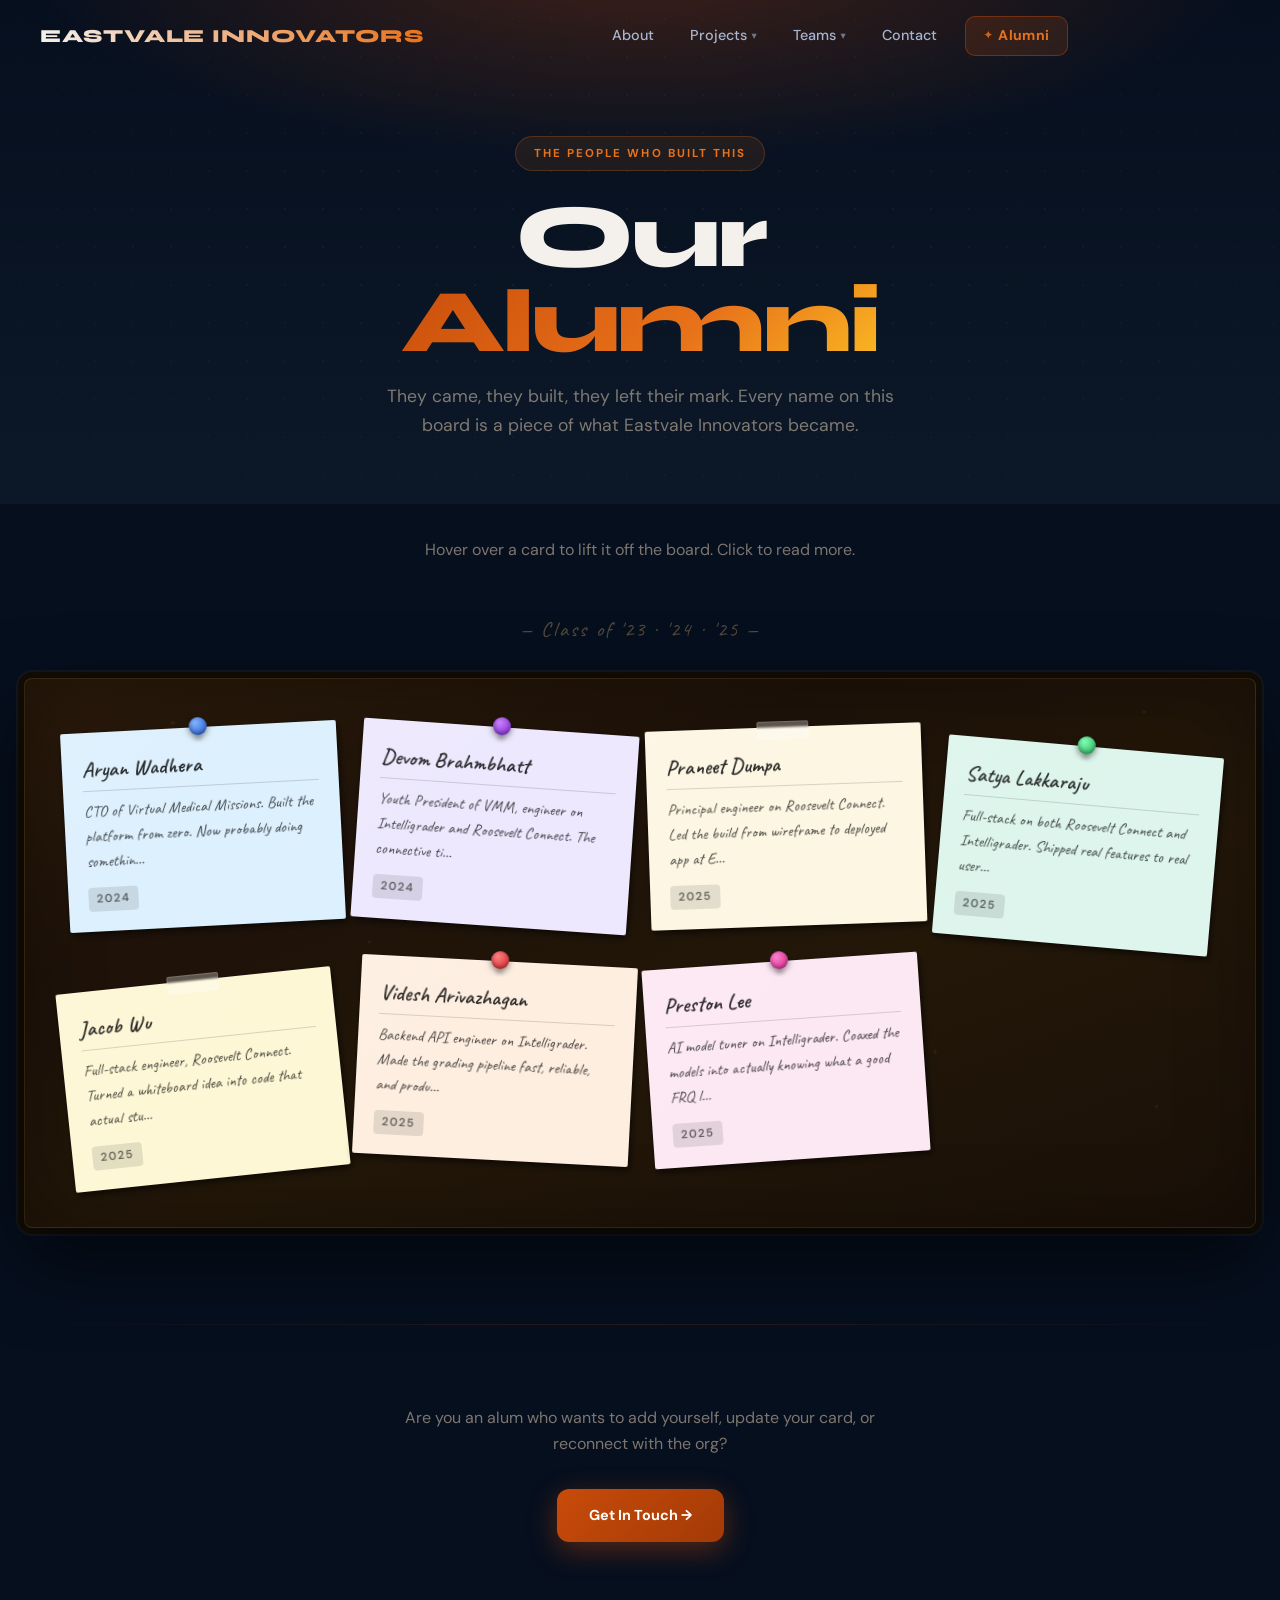
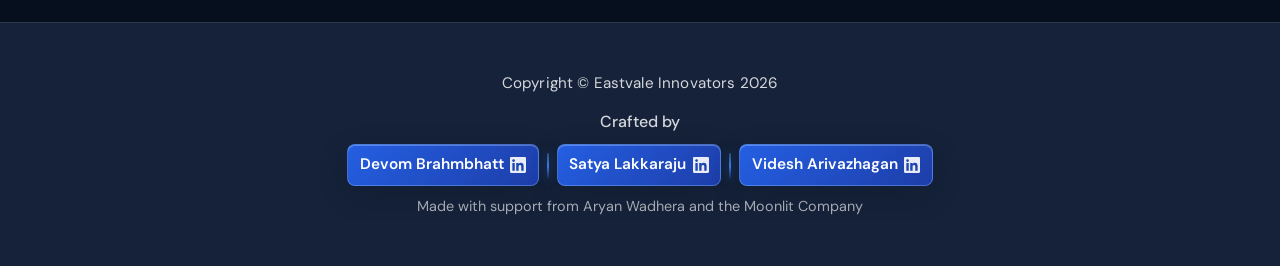
==== alumni.html @ 3821f223 "Alumni Page made" ====
<!DOCTYPE html>
<html lang="en">
<head>
  <meta charset="UTF-8">
  <meta name="viewport" content="width=device-width, initial-scale=1.0">
  <meta name="description" content="Eastvale Innovators Alumni — the people who built this.">
  <title>Alumni — Eastvale Innovators</title>
  <link rel="icon" type="image/png" href="assets/img/logo_favicon.png">
  <link rel="preconnect" href="https://fonts.googleapis.com">
  <link href="https://fonts.googleapis.com/css2?family=Syne:wght@400;500;600;700;800&family=DM+Sans:ital,opsz,wght@0,9..40,300;0,9..40,400;0,9..40,500;0,9..40,600&family=Caveat:wght@400;500;600;700&display=swap" rel="stylesheet">
  <style>
    :root {
      --navy: #060f1e;
      --orange: #c84b0a;
      --orange-hot: #e8721a;
      --white: #f4f0eb;
      --muted: rgba(244,220,190,.5);
      --nav-h: 72px;
      --ease: cubic-bezier(.22,1,.36,1);
      --board: #1a1008;      /* dark cork color */
      --board-grain: #1e1209;
    }
    *, *::before, *::after { box-sizing: border-box; margin: 0; padding: 0; }
    html { scroll-behavior: smooth; scrollbar-width: thin; scrollbar-color: var(--orange) var(--navy); }
    body { font-family: 'DM Sans', sans-serif; background: var(--navy); color: var(--white); overflow-x: hidden; line-height: 1.65; }

    /* ── HERO ── */
    .page-hero {
      position: relative; min-height: 50vh;
      display: flex; align-items: center; justify-content: center;
      text-align: center; overflow: hidden;
      padding: calc(var(--nav-h) + 4rem) 2rem 4rem;
    }
    .page-hero-bg {
      position: absolute; inset: 0;
      background:
        radial-gradient(ellipse 70% 60% at 50% -10%, rgba(200,75,10,.3) 0%, transparent 70%),
        linear-gradient(180deg, #060f1e 0%, #0c1828 100%);
    }
    .page-hero-grid {
      position: absolute; inset: 0;
      background-image: radial-gradient(circle, rgba(255,255,255,.05) 1px, transparent 1px);
      background-size: 38px 38px;
      mask-image: radial-gradient(ellipse 80% 80% at center, black 0%, transparent 100%);
    }
    .hero-content { position: relative; z-index: 5; }
    .hero-eyebrow {
      display: inline-flex; align-items: center; gap: .5rem;
      font-size: .72rem; font-weight: 700; letter-spacing: .18em; text-transform: uppercase;
      color: var(--orange-hot); background: rgba(232,114,26,.1); border: 1px solid rgba(232,114,26,.25);
      border-radius: 999px; padding: .45rem 1.1rem; margin-bottom: 1.5rem;
      animation: fadeUp .7s .1s var(--ease) both;
    }
    .page-hero h1 {
      font-family: 'Syne', sans-serif; font-weight: 800;
      font-size: clamp(3rem, 7vw, 6rem); line-height: .95; letter-spacing: -.03em;
      margin-bottom: 1rem;
      animation: fadeUp .8s .2s var(--ease) both;
    }
    .page-hero h1 .w1 { display: block; color: var(--white); }
    .page-hero h1 .w2 {
      display: block;
      background: linear-gradient(135deg, var(--orange) 0%, var(--orange-hot) 60%, #fbbf24 100%);
      -webkit-background-clip: text; -webkit-text-fill-color: transparent; background-clip: text;
    }
    .page-hero-sub {
      font-size: 1.1rem; color: var(--muted); max-width: 520px; margin: 0 auto;
      animation: fadeUp .8s .35s var(--ease) both;
    }
    @keyframes fadeUp { from { opacity:0; transform:translateY(20px); } to { opacity:1; transform:translateY(0); } }

    /* ── INTRO STRIP ── */
    .intro-strip {
      max-width: 800px; margin: 0 auto; padding: 2rem 2rem 0;
      text-align: center;
    }
    .intro-strip p { font-size: 1rem; color: var(--muted); line-height: 1.75; }

    /* ═══════════════════════════════════════════════
       CORKBOARD
    ═══════════════════════════════════════════════ */
    .board-section {
      padding: 3rem 1.5rem 6rem;
    }

    .board-label {
      text-align: center; margin-bottom: 2rem;
      font-family: 'Caveat', cursive;
      font-size: 1.3rem; color: rgba(200,160,100,.4);
      letter-spacing: .1em;
    }

    .corkboard {
      max-width: 1400px; margin: 0 auto;
      background:
        /* Cork grain texture using layered radials */
        radial-gradient(ellipse 3px 2px at 12% 8%, rgba(120,80,20,.35), transparent),
        radial-gradient(ellipse 2px 3px at 34% 22%, rgba(100,60,10,.3), transparent),
        radial-gradient(ellipse 3px 1px at 55% 11%, rgba(130,85,25,.25), transparent),
        radial-gradient(ellipse 2px 3px at 78% 19%, rgba(110,70,15,.3), transparent),
        radial-gradient(ellipse 3px 2px at 91% 6%, rgba(120,75,20,.28), transparent),
        radial-gradient(ellipse 2px 2px at 7% 35%, rgba(100,65,12,.25), transparent),
        radial-gradient(ellipse 3px 2px at 28% 48%, rgba(130,85,20,.22), transparent),
        radial-gradient(ellipse 2px 3px at 63% 39%, rgba(105,68,15,.27), transparent),
        radial-gradient(ellipse 3px 1px at 85% 44%, rgba(115,72,18,.25), transparent),
        radial-gradient(ellipse 2px 2px at 44% 62%, rgba(125,80,22,.3), transparent),
        radial-gradient(ellipse 3px 2px at 18% 71%, rgba(108,70,14,.25), transparent),
        radial-gradient(ellipse 2px 3px at 74% 68%, rgba(120,78,20,.27), transparent),
        radial-gradient(ellipse 3px 2px at 38% 85%, rgba(110,72,16,.25), transparent),
        radial-gradient(ellipse 2px 2px at 92% 78%, rgba(125,82,22,.28), transparent),
        linear-gradient(160deg, #2a1a0a 0%, #1e1209 30%, #231708 60%, #1a1008 100%);
      border-radius: 8px;
      padding: 3rem 2.5rem;
      box-shadow: 0 30px 80px rgba(0,0,0,.6), inset 0 0 80px rgba(0,0,0,.3), 0 0 0 6px #120d05, 0 0 0 8px rgba(255,200,100,.05);
      border: 1px solid rgba(200,150,60,.12);
    }

    /* ── COLLAGE GRID — pinned notes ── */
    .collage {
      display: grid;
      grid-template-columns: repeat(auto-fill, minmax(220px, 1fr));
      gap: 1rem;
      align-items: start;
    }

    /* Each alumni card is a "pinned piece of paper" */
    .alumni-card {
      position: relative;
      cursor: pointer;
      transform-style: preserve-3d;
      /* Random slight tilt applied via inline style */
    }

    /* The paper itself */
    .card-paper {
      position: relative;
      padding: 1.5rem 1.25rem 1.25rem;
      border-radius: 2px;
      transition: transform .35s var(--ease), box-shadow .35s var(--ease), filter .35s;
      transform-origin: top center;
      will-change: transform;
      /* Default drop shadow = flat on board */
      box-shadow:
        2px 4px 8px rgba(0,0,0,.45),
        1px 2px 4px rgba(0,0,0,.3);
    }

    /* Worn paper edge texture */
    .card-paper::after {
      content: ''; position: absolute; inset: 0;
      border-radius: 2px;
      background: linear-gradient(135deg, rgba(255,255,255,.06) 0%, transparent 50%);
      pointer-events: none;
    }

    /* LIFT on hover */
    .alumni-card:hover .card-paper {
      transform: translateY(-12px) scale(1.03) rotate(0deg) !important;
      box-shadow:
        0 24px 50px rgba(0,0,0,.6),
        0 8px 16px rgba(0,0,0,.4),
        0 0 0 1px rgba(255,255,255,.08);
      filter: brightness(1.08);
      z-index: 20;
    }

    /* PUSH PIN */
    .card-pin {
      position: absolute;
      top: -10px; left: 50%;
      transform: translateX(-50%);
      width: 18px; height: 18px;
      border-radius: 50%;
      z-index: 5;
      box-shadow: 0 2px 6px rgba(0,0,0,.5), inset 0 -2px 4px rgba(0,0,0,.3);
      transition: transform .35s var(--ease);
    }
    .alumni-card:hover .card-pin {
      transform: translateX(-50%) translateY(-4px);
    }
    /* Pin shadow on paper */
    .card-pin::after {
      content: ''; position: absolute;
      bottom: -4px; left: 50%;
      transform: translateX(-50%);
      width: 8px; height: 3px;
      background: rgba(0,0,0,.3);
      border-radius: 50%;
      filter: blur(2px);
    }

    /* Name */
    .card-name {
      font-family: 'Caveat', cursive;
      font-size: 1.35rem; font-weight: 600;
      line-height: 1.2; margin-bottom: .4rem;
      color: rgba(0,0,0,.85);
    }

    /* Divider line (like a ruled line on paper) */
    .card-line {
      height: 1px; background: rgba(0,0,0,.15);
      margin: .5rem 0;
    }

    /* Bio text — handwritten feel */
    .card-bio {
      font-family: 'Caveat', cursive;
      font-size: 1rem; line-height: 1.55;
      color: rgba(0,0,0,.7);
    }

    /* Year tag */
    .card-year {
      display: inline-block;
      margin-top: .85rem;
      font-size: .72rem; font-weight: 600;
      letter-spacing: .1em; text-transform: uppercase;
      background: rgba(0,0,0,.1); border-radius: 4px;
      padding: .15rem .5rem;
      color: rgba(0,0,0,.55);
    }

    /* Tape strips some cards have */
    .card-tape {
      position: absolute;
      top: -6px; left: 50%;
      transform: translateX(-50%);
      width: 52px; height: 18px;
      border-radius: 2px;
      background: rgba(255,255,255,.28);
      backdrop-filter: blur(1px);
      border: 1px solid rgba(255,255,255,.15);
      z-index: 4;
    }

    /* COLOR THEMES — 10 paper colors */
    .theme-cream   { background: #fdf6e3; }
    .theme-blush   { background: #fde8e8; }
    .theme-sky     { background: #ddf0fd; }
    .theme-mint    { background: #ddf5ec; }
    .theme-lavender{ background: #ede8fd; }
    .theme-yellow  { background: #fdf7d6; }
    .theme-peach   { background: #fdeee0; }
    .theme-rose    { background: #fce8f3; }
    .theme-sage    { background: #e8f5e8; }
    .theme-slate   { background: #e8eef5; }

    /* Pin color themes */
    .pin-red    { background: radial-gradient(circle at 35% 30%, #ff8080, #cc2222); }
    .pin-blue   { background: radial-gradient(circle at 35% 30%, #80b4ff, #2255cc); }
    .pin-green  { background: radial-gradient(circle at 35% 30%, #80ffb4, #22aa55); }
    .pin-orange { background: radial-gradient(circle at 35% 30%, #ffcc80, #dd7700); }
    .pin-purple { background: radial-gradient(circle at 35% 30%, #cc80ff, #7722cc); }
    .pin-teal   { background: radial-gradient(circle at 35% 30%, #80eeff, #009999); }
    .pin-pink   { background: radial-gradient(circle at 35% 30%, #ff80cc, #cc2288); }
    .pin-gold   { background: radial-gradient(circle at 35% 30%, #ffe080, #cc9900); }

    /* ── MODAL for clicked card ── */
    #modal-overlay {
      position: fixed; inset: 0; z-index: 9000;
      background: rgba(2, 6, 16, .85);
      backdrop-filter: blur(12px);
      display: flex; align-items: center; justify-content: center;
      padding: 2rem;
      opacity: 0; pointer-events: none;
      transition: opacity .3s var(--ease);
    }
    #modal-overlay.open { opacity: 1; pointer-events: all; }

    #modal-card {
      max-width: 460px; width: 100%;
      border-radius: 4px;
      padding: 2.5rem 2.25rem;
      position: relative;
      transform: scale(.92) translateY(20px);
      transition: transform .35s var(--ease);
      box-shadow: 0 40px 100px rgba(0,0,0,.7), 0 0 0 1px rgba(255,255,255,.08);
    }
    #modal-overlay.open #modal-card {
      transform: scale(1) translateY(0);
    }
    #modal-close {
      position: absolute; top: 1rem; right: 1rem;
      width: 32px; height: 32px; border-radius: 50%;
      background: rgba(0,0,0,.15); border: none; cursor: pointer;
      font-size: 1rem; display: flex; align-items: center; justify-content: center;
      color: rgba(0,0,0,.6); transition: background .2s;
    }
    #modal-close:hover { background: rgba(0,0,0,.25); }
    #modal-name { font-family: 'Caveat', cursive; font-size: 2rem; font-weight: 700; margin-bottom: .5rem; color: rgba(0,0,0,.85); }
    #modal-line { height: 1px; background: rgba(0,0,0,.15); margin: .75rem 0; }
    #modal-bio { font-family: 'Caveat', cursive; font-size: 1.2rem; line-height: 1.65; color: rgba(0,0,0,.72); }
    #modal-year { display: inline-block; margin-top: 1rem; font-size: .72rem; font-weight: 600; letter-spacing: .1em; text-transform: uppercase; background: rgba(0,0,0,.1); border-radius: 4px; padding: .2rem .6rem; color: rgba(0,0,0,.5); }

    /* ── FOOTER DIVIDER ── */
    .divider { height: 1px; background: linear-gradient(90deg, transparent, rgba(200,75,10,.18), transparent); max-width: 1300px; margin: 0 auto; }

    /* ── TILES ── */
    #tile-transition { position: fixed; inset: 0; z-index: 20000; pointer-events: none; display: grid; }
    .tile { background: #0b1a30; opacity: 0; transform: scale(.95); transition: opacity .28s ease, transform .28s ease; }
    .tile.active { opacity: 1; transform: scale(1); }

    @media (max-width: 600px) {
      .corkboard { padding: 2rem 1.25rem; }
      .collage { grid-template-columns: 1fr 1fr; }
    }
  </style>
</head>
<body>

<div id="site-header"></div>
<script src="assets/js/shared-header.js"></script>
<script src="assets/js/shared-footer.js?v=4-17-26"></script>
<script src="assets/js/site-common.js"></script>
<script src="assets/js/color-transition.js"></script>
<script>
  loadSharedHeader('#site-header');
  loadSharedFooter('#site-footer');
  registerPageColors({ accent:'#c84b0a', accentHot:'#e8721a', bg:'#060f1e' });
</script>

<!-- HERO -->
<section class="page-hero">
  <div class="page-hero-bg"></div>
  <div class="page-hero-grid"></div>
  <div class="hero-content">
    <div class="hero-eyebrow">The People Who Built This</div>
    <h1><span class="w1">Our</span><span class="w2">Alumni</span></h1>
    <p class="page-hero-sub">They came, they built, they left their mark. Every name on this board is a piece of what Eastvale Innovators became.</p>
  </div>
</section>

<!-- INTRO -->
<div class="intro-strip">
  <p>Hover over a card to lift it off the board. Click to read more.</p>
</div>

<!-- CORKBOARD -->
<section class="board-section">
  <div class="board-label">— Class of '23 · '24 · '25 —</div>
  <div class="corkboard">
    <div class="collage" id="alumni-collage">
      <!-- Cards injected by JS -->
    </div>
  </div>
</section>

<!-- CTA -->
<div class="divider"></div>
<section style="padding:5rem 2rem;text-align:center">
  <p style="color:var(--muted);font-size:1rem;max-width:480px;margin:0 auto 2rem">Are you an alum who wants to add yourself, update your card, or reconnect with the org?</p>
  <a href="contact.html" style="display:inline-flex;align-items:center;gap:.5rem;padding:.9rem 2rem;background:linear-gradient(135deg,#c84b0a,#a33a06);color:#fff;text-decoration:none;border-radius:12px;font-weight:700;font-size:.9rem;box-shadow:0 8px 28px rgba(200,75,10,.4);transition:transform .2s,box-shadow .2s">Get In Touch →</a>
</section>

<!-- MODAL -->
<div id="modal-overlay" role="dialog" aria-modal="true" aria-label="Alumni profile">
  <div id="modal-card">
    <button id="modal-close" aria-label="Close">✕</button>
    <div id="modal-name"></div>
    <div id="modal-line"></div>
    <div id="modal-bio"></div>
    <div id="modal-year"></div>
  </div>
</div>

<div id="site-footer"></div>
<div id="tile-transition"></div>

<script>
/* ══ ALUMNI DATA ════════════════════════════════════════════════
   Add, edit, or remove entries here.
   Fields: name, bio, year, theme (cream/blush/sky/mint/lavender/
           yellow/peach/rose/sage/slate), pin (red/blue/green/
           orange/purple/teal/pink/gold), rot (-8 to 8 degrees),
           tape: true/false
══════════════════════════════════════════════════════════════ */
const ALUMNI = [
  {
    name: "Aryan Wadhera",
    bio: "CTO of Virtual Medical Missions. Built the platform from zero. Now probably doing something even more ambitious.",
    year: "2024",
    theme: "sky", pin: "blue", rot: -3, tape: false
  },
  {
    name: "Devom Brahmbhatt",
    bio: "Youth President of VMM, engineer on Intelligrader and Roosevelt Connect. The connective tissue of the whole org.",
    year: "2024",
    theme: "lavender", pin: "purple", rot: 4, tape: false
  },
  {
    name: "Praneet Dumpa",
    bio: "Principal engineer on Roosevelt Connect. Led the build from wireframe to deployed app at ERHS.",
    year: "2025",
    theme: "cream", pin: "orange", rot: -2, tape: true
  },
  {
    name: "Satya Lakkaraju",
    bio: "Full-stack on both Roosevelt Connect and Intelligrader. Shipped real features to real users.",
    year: "2025",
    theme: "mint", pin: "green", rot: 5, tape: false
  },
  {
    name: "Jacob Wu",
    bio: "Full-stack engineer, Roosevelt Connect. Turned a whiteboard idea into code that actual students use.",
    year: "2025",
    theme: "yellow", pin: "gold", rot: -6, tape: true
  },
  {
    name: "Videsh Arivazhagan",
    bio: "Backend API engineer on Intelligrader. Made the grading pipeline fast, reliable, and production-ready.",
    year: "2025",
    theme: "peach", pin: "red", rot: 3, tape: false
  },
  {
    name: "Preston Lee",
    bio: "AI model tuner on Intelligrader. Coaxed the models into actually knowing what a good FRQ looks like.",
    year: "2025",
    theme: "rose", pin: "pink", rot: -4, tape: false
  },
  /* ── Add more alumni below ───────────────────────────────── */
  /* Example:
  {
    name: "Your Name",
    bio: "What you did, where you are now, or whatever you want the world to know.",
    year: "2026",
    theme: "slate", pin: "teal", rot: 2, tape: false
  },
  */
];

/* ══ RENDER COLLAGE ═══════════════════════════════════════════ */
const collage = document.getElementById('alumni-collage');

ALUMNI.forEach((alum, i) => {
  const card = document.createElement('div');
  card.className = 'alumni-card';
  card.style.transform = `rotate(${alum.rot}deg)`;
  card.style.marginTop = Math.abs(alum.rot) > 4 ? '1.2rem' : '0';
  card.setAttribute('data-index', i);
  card.setAttribute('role', 'button');
  card.setAttribute('tabindex', '0');
  card.setAttribute('aria-label', `${alum.name} — click to read more`);

  card.innerHTML = `
    ${alum.tape
      ? `<div class="card-tape"></div>`
      : `<div class="card-pin pin-${alum.pin}"></div>`
    }
    <div class="card-paper theme-${alum.theme}">
      <div class="card-name">${alum.name}</div>
      <div class="card-line"></div>
      <div class="card-bio">${alum.bio.length > 90 ? alum.bio.slice(0, 90) + '…' : alum.bio}</div>
      ${alum.year ? `<span class="card-year">${alum.year}</span>` : ''}
    </div>
  `;

  // Reset rotation on hover via JS (CSS handles the lift)
  card.addEventListener('mouseenter', () => {
    card.querySelector('.card-paper').style.transform = '';
  });
  card.addEventListener('mouseleave', () => {
    card.querySelector('.card-paper').style.transform = '';
  });

  card.addEventListener('click', () => openModal(i));
  card.addEventListener('keydown', e => { if (e.key === 'Enter' || e.key === ' ') openModal(i); });

  collage.appendChild(card);
});

/* ══ MODAL ═══════════════════════════════════════════════════ */
const overlay = document.getElementById('modal-overlay');
const modalCard = document.getElementById('modal-card');
const modalClose = document.getElementById('modal-close');

function openModal(idx) {
  const alum = ALUMNI[idx];
  // Set modal card background to same theme color
  const themeColors = {
    cream: '#fdf6e3', blush: '#fde8e8', sky: '#ddf0fd', mint: '#ddf5ec',
    lavender: '#ede8fd', yellow: '#fdf7d6', peach: '#fdeee0',
    rose: '#fce8f3', sage: '#e8f5e8', slate: '#e8eef5'
  };
  modalCard.style.background = themeColors[alum.theme] || '#fdf6e3';
  document.getElementById('modal-name').textContent = alum.name;
  document.getElementById('modal-bio').textContent = alum.bio;
  document.getElementById('modal-year').textContent = alum.year || '';
  overlay.classList.add('open');
  document.body.style.overflow = 'hidden';
  modalClose.focus();
}

function closeModal() {
  overlay.classList.remove('open');
  document.body.style.overflow = '';
}

modalClose.addEventListener('click', closeModal);
overlay.addEventListener('click', e => { if (e.target === overlay) closeModal(); });
document.addEventListener('keydown', e => { if (e.key === 'Escape') closeModal(); });

/* ══ TILE TRANSITION ═════════════════════════════════════════ */
window.addEventListener('load', () => runColorTransition());
const tc=document.getElementById('tile-transition');const R=10,C=18;let tiles=[];
function mkT(){tc.innerHTML='';tc.style.gridTemplateRows=`repeat(${R},1fr)`;tc.style.gridTemplateColumns=`repeat(${C},1fr)`;tiles=[];for(let r=0;r<R;r++)for(let c=0;c<C;c++){const t=document.createElement('div');t.className='tile';t.dataset.d=r+c;tc.appendChild(t);tiles.push(t);}}
const sortT=()=>tiles.slice().sort((a,b)=>a.dataset.d-b.dataset.d);
const coverT=cb=>{sortT().forEach((t,i)=>setTimeout(()=>t.classList.add('active'),i*2));setTimeout(cb,tiles.length*2+180);};
const revealT=()=>sortT().reverse().forEach((t,i)=>setTimeout(()=>t.classList.remove('active'),i*2));
document.addEventListener('click',e=>{
  if(e.target.closest('#modal-overlay')) return; // don't nav from modal
  const a=e.target.closest('a[href]');if(!a)return;
  const h=a.getAttribute('href');if(!h||h.includes('#')||h.startsWith('mailto:')||h.startsWith('tel:')||a.target==='_blank')return;
  e.preventDefault();coverT(()=>window.location.href=h);
});
mkT();tiles.forEach(t=>t.classList.add('active'));setTimeout(revealT,80);
</script>
</body>
</html>
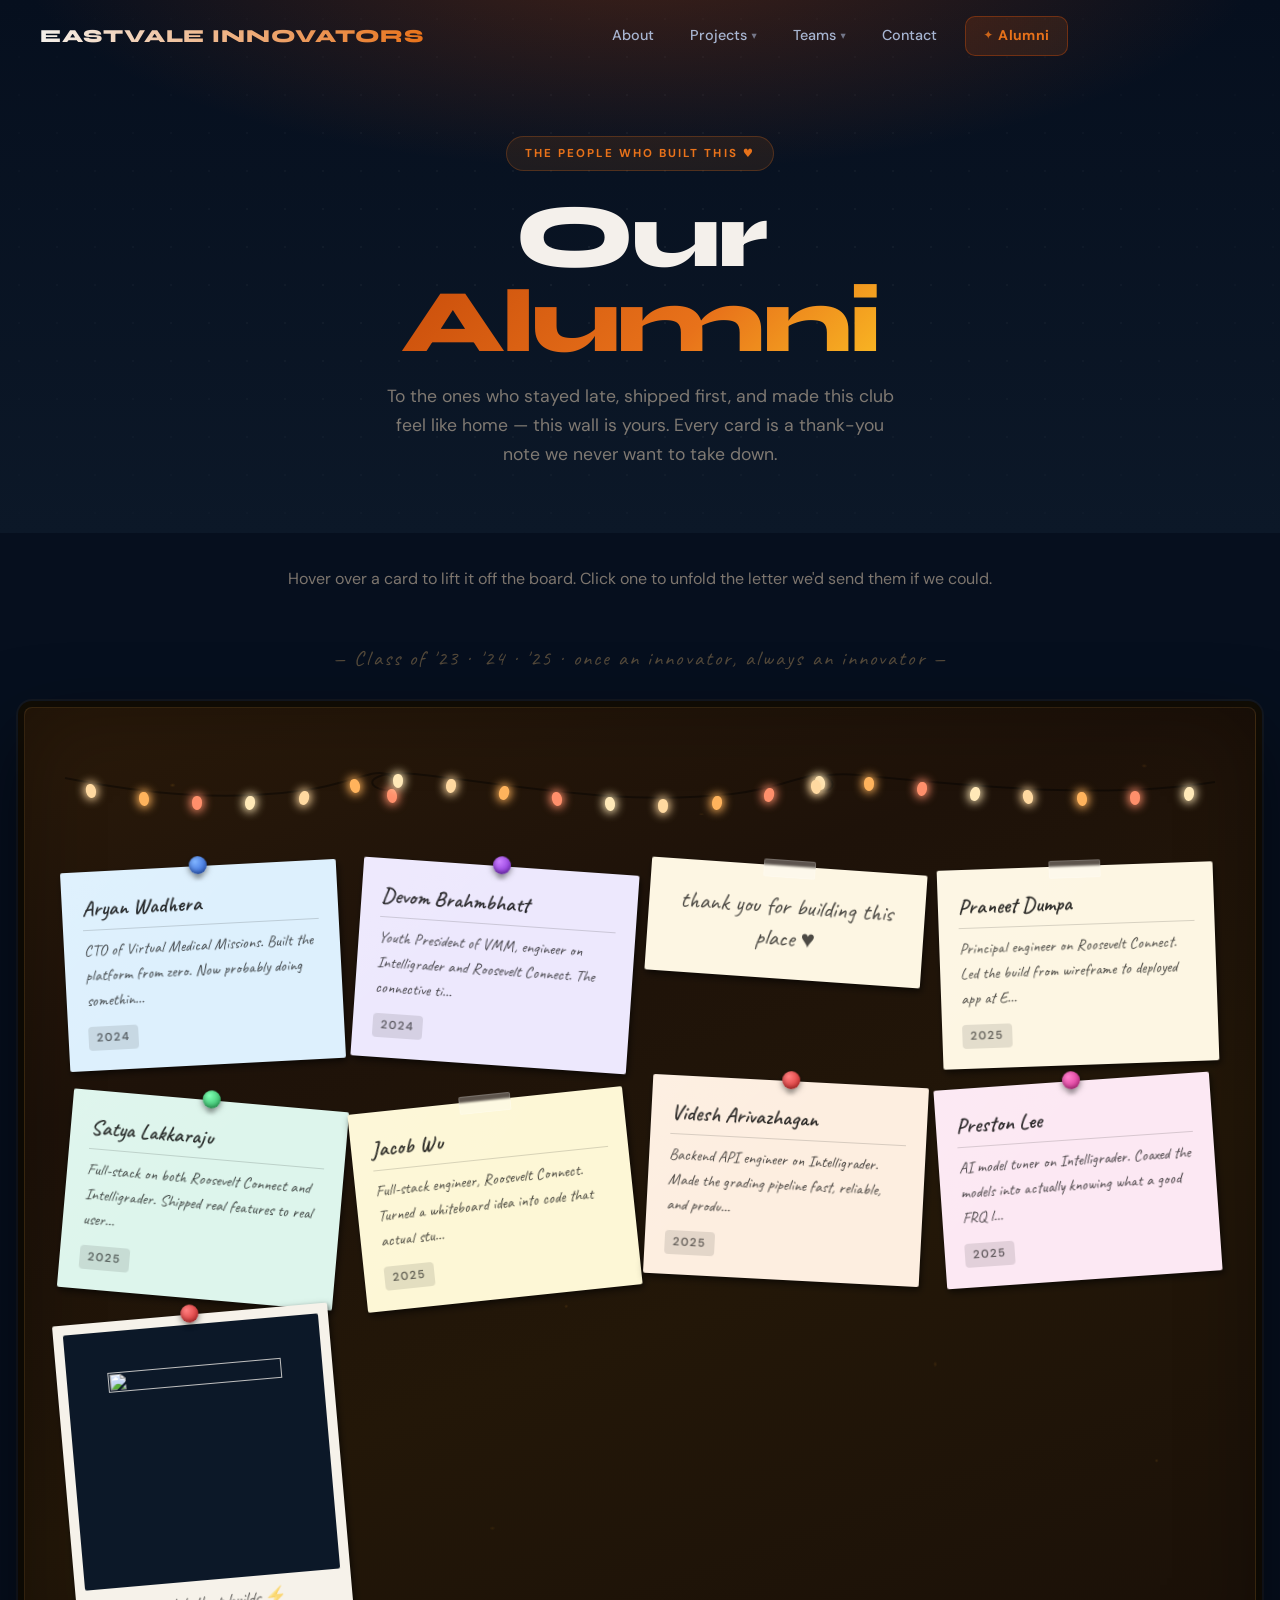
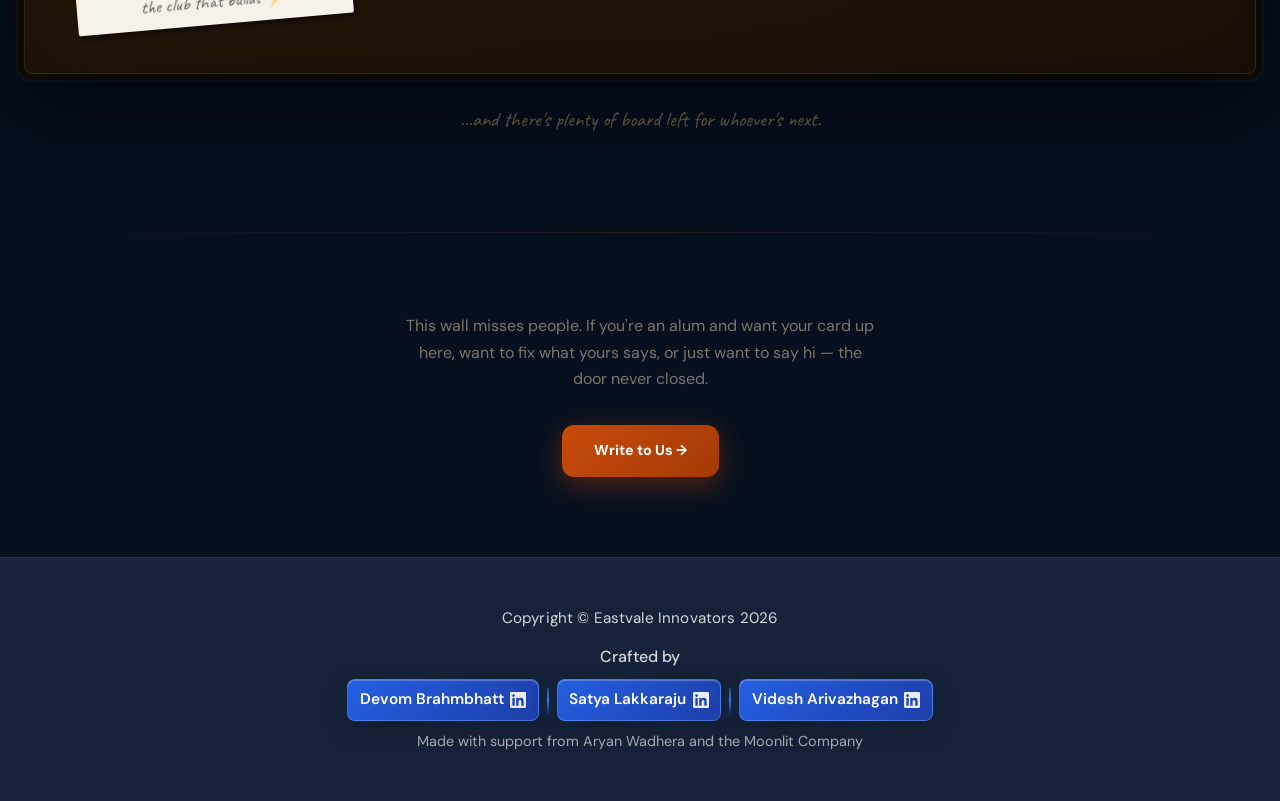
==== commit 8b4390d8: "Revamped Alumni Page" ====
--- a/alumni.html
+++ b/alumni.html
@@ -17,6 +17,7 @@
       --muted: rgba(244,220,190,.5);
       --nav-h: 72px;
       --ease: cubic-bezier(.22,1,.36,1);
+      --ease-spring: cubic-bezier(.34,1.3,.35,1);
       --board: #1a1008;      /* dark cork color */
       --board-grain: #1e1209;
     }
@@ -256,42 +257,350 @@
     .pin-pink   { background: radial-gradient(circle at 35% 30%, #ff80cc, #cc2288); }
     .pin-gold   { background: radial-gradient(circle at 35% 30%, #ffe080, #cc9900); }
 
-    /* ── MODAL for clicked card ── */
+    /* ── MODAL — unfolds into a giant alumni "letter" ── */
     #modal-overlay {
       position: fixed; inset: 0; z-index: 9000;
-      background: rgba(2, 6, 16, .85);
-      backdrop-filter: blur(12px);
+      background: rgba(2, 6, 16, .88);
+      backdrop-filter: blur(14px);
       display: flex; align-items: center; justify-content: center;
       padding: 2rem;
       opacity: 0; pointer-events: none;
+      perspective: 2400px;
       transition: opacity .3s var(--ease);
     }
     #modal-overlay.open { opacity: 1; pointer-events: all; }
 
+    /* The letter itself: most of the viewport, not all of it — the container
+       is just a shadow + clip boundary now; each panel below carries its own
+       paper color, so the physical paper folds along with the content. */
     #modal-card {
-      max-width: 460px; width: 100%;
+      width: min(94vw, 980px);
+      max-height: 92vh;
+      overflow-y: auto; overflow-x: hidden;
+      border-radius: 8px;
+      position: relative;
+      opacity: 0;
+      transform: translateY(30px) scale(.965);
+      /* Perspective here (not just the overlay) so the panel flaps get real
+         3D foreshortening as they hinge open */
+      perspective: 1600px;
+      transition: opacity .25s ease, transform .65s var(--ease);
+      box-shadow: 0 60px 140px rgba(0,0,0,.8), 0 0 0 1px rgba(255,255,255,.08);
+      /* Three equal thirds, fixed to the same size for every letter — sized
+         generously enough for the busiest letter (long name + several team
+         chips) so it never clips. On short viewports the whole letter
+         scrolls as one unit (see overflow-y above) rather than shrinking
+         the thirds unevenly. */
+      --rowh: 320px;
+      display: grid;
+      grid-template-rows: repeat(3, var(--rowh));
+    }
+    #modal-overlay.open #modal-card { opacity: 1; transform: translateY(0) scale(1); }
+
+    /* Tri-fold panels — top & bottom hinge open like a letter unfolding into
+       thirds. Each panel carries its own paper color + crinkled-fiber texture
+       (set via JS) so the physical paper folds away, not just its text. */
+    .letter-panel {
+      position: relative;
+      overflow-y: auto; overflow-x: hidden;
+      scrollbar-width: none; /* fallback scroll stays available, just invisible */
+      transition: transform .85s var(--ease-spring), opacity .4s ease;
+      background-image:
+        repeating-linear-gradient(107deg, rgba(0,0,0,.02) 0px, rgba(0,0,0,.02) 1px, transparent 1px, transparent 4px),
+        repeating-linear-gradient(17deg, rgba(255,255,255,.03) 0px, rgba(255,255,255,.03) 1px, transparent 1px, transparent 5px),
+        repeating-linear-gradient(63deg, rgba(0,0,0,.015) 0px, rgba(0,0,0,.015) 1px, transparent 1px, transparent 7px);
+      background-blend-mode: multiply;
+    }
+    .panel-mid { transition: transform .6s var(--ease), opacity .4s ease; }
+
+    /* Fold shading: each panel carries a shadow gradient (strongest near its
+       hinge) that sweeps away as the panel opens toward the light */
+    .letter-panel::after {
+      content: ''; position: absolute; inset: 0; z-index: 3;
+      pointer-events: none;
+      opacity: var(--shade, 0);
+      transition: opacity .9s ease;
+    }
+    .panel-top::after    { background: linear-gradient(to top, rgba(30,15,0,.38), rgba(30,15,0,.08)); }
+    .panel-mid::after    { background: rgba(30,15,0,.18); }
+    .panel-bottom::after { background: linear-gradient(to bottom, rgba(30,15,0,.38), rgba(30,15,0,.08)); }
+
+    /* Instant-reset helper: fold shut with no animation before each unfold */
+    .letter-panel.no-trans, .letter-panel.no-trans::after { transition: none !important; }
+    .letter-panel::-webkit-scrollbar { display: none; }
+
+    .panel-inner { position: relative; padding: 2.75rem 3rem; }
+
+    /* Fold/unfold transform + opacity are driven from JS (see openModal/closeModal) —
+       class-swapped transitions on 3D transforms proved unreliable, so JS sets
+       inline styles with a forced reflow. Opacity (not backface-visibility) hides
+       each panel while folded, since backface culling is flaky across renderers. */
+    .panel-top { transform-origin: bottom center; }
+    .panel-mid {
+      transform-origin: center center;
+      border-top: 1px solid rgba(0,0,0,.1);
+      border-bottom: 1px solid rgba(0,0,0,.1);
+      box-shadow: inset 0 8px 12px -10px rgba(0,0,0,.4), inset 0 -8px 12px -10px rgba(0,0,0,.4);
+    }
+    /* Bottom third holds the sign-off, pinned to the letter's foot */
+    .panel-bottom {
+      transform-origin: top center;
+      display: flex;
+    }
+
+    /* Close button lives on the dark overlay, so the letter's corner stays
+       free for the postage stamp */
+    #modal-close {
+      position: absolute; top: 1.25rem; right: 1.5rem; z-index: 20;
+      width: 44px; height: 44px; border-radius: 50%;
+      background: rgba(255,255,255,.1); border: 1px solid rgba(255,255,255,.18);
+      cursor: pointer;
+      font-size: 1.1rem; display: flex; align-items: center; justify-content: center;
+      color: #fff; transition: background .2s, transform .3s var(--ease);
+    }
+    #modal-close:hover { background: rgba(255,255,255,.22); transform: rotate(90deg); }
+
+    /* Postage stamp + postmark, because this letter was mailed with love */
+    .letter-stamp {
+      position: absolute; top: 1.3rem; right: 1.5rem; z-index: 3;
+      width: 72px; height: 86px;
+      background: #fff;
+      border: 2px dashed rgba(0,0,0,.18);
       border-radius: 4px;
-      padding: 2.5rem 2.25rem;
+      transform: rotate(3deg);
+      display: flex; flex-direction: column; align-items: center; justify-content: center; gap: .2rem;
+      font-size: 1.7rem;
+      box-shadow: 0 3px 8px rgba(0,0,0,.18);
+      pointer-events: none;
+    }
+    .letter-stamp span {
+      font-family: 'DM Sans', sans-serif;
+      font-size: .55rem; font-weight: 700; letter-spacing: .14em;
+      color: rgba(0,0,0,.45);
+    }
+    .letter-postmark {
+      position: absolute; top: 2.4rem; right: 6.2rem; z-index: 3;
+      width: 60px; height: 60px;
+      border: 2px solid rgba(0,0,0,.13); border-radius: 50%;
+      pointer-events: none;
+    }
+    .letter-postmark::after {
+      content: '';
+      position: absolute; top: 16px; left: -74px;
+      width: 70px; height: 26px;
+      background: repeating-linear-gradient(0deg, rgba(0,0,0,.11) 0 2px, transparent 2px 9px);
+      transform: skewY(-5deg);
+    }
+
+    /* "from the desk of…" letterhead over the bio */
+    .letterhead {
+      font-size: .68rem; font-weight: 700; letter-spacing: .16em; text-transform: uppercase;
+      color: rgba(0,0,0,.35);
+      border-bottom: 1px solid rgba(0,0,0,.1);
+      padding-bottom: .5rem; margin-bottom: 1rem;
+    }
+
+    /* Sign-off block in the bottom fold — every letter ends with gratitude */
+    .letter-signoff { width: 100%; margin-top: auto; display: flex; flex-direction: column; }
+    #modal-ps {
+      font-family: 'Caveat', cursive;
+      font-size: 1.3rem; color: rgba(0,0,0,.6);
+      margin-bottom: 1.5rem;
+    }
+    #modal-ps:empty { display: none; }
+    .signoff-line { font-size: .82rem; letter-spacing: .05em; color: rgba(0,0,0,.45); text-align: right; }
+    .signoff-name { font-family: 'Caveat', cursive; font-size: 2.1rem; font-weight: 700; color: rgba(0,0,0,.75); text-align: right; }
+    .signoff-motto {
+      font-size: .64rem; font-weight: 600; text-transform: uppercase; letter-spacing: .2em;
+      color: rgba(0,0,0,.32); text-align: right; margin-top: .3rem;
+    }
+
+    /* Decorative stickers — an overlay covering the whole letter, so each
+       sticker can be placed anywhere on the card via top/left. */
+    #letter-stickers {
+      position: absolute; inset: 0; z-index: 4;
+      pointer-events: none;
+    }
+    .sticker {
+      position: absolute;
+      display: inline-flex; align-items: center; justify-content: center;
+      width: 52px; height: 52px; border-radius: 50%;
+      background: #fff; font-size: 1.6rem;
+      border: 2px dashed rgba(0,0,0,.15);
+      box-shadow: 0 4px 10px rgba(0,0,0,.25);
+    }
+
+    /* Two-column letter layout: left = identity, right = words */
+    .panel-grid {
+      display: grid;
+      /* Left column grows if the teams list wraps into a second column of
+         chips; the right column (bio/quote) just reflows narrower. */
+      grid-template-columns: minmax(250px, max-content) 1fr;
+      gap: 1rem 3rem;
+      align-items: start;
+    }
+    .col-left { display: flex; flex-direction: column; align-items: flex-start; gap: .8rem; }
+    .col-right { min-width: 0; }
+    /* Keep the bio clear of the postage stamp in the letter's corner */
+    .panel-top .col-right { padding-right: 96px; }
+
+    .letter-photo {
+      flex-shrink: 0; width: 128px; height: 128px; border-radius: 50%;
+      overflow: hidden; border: 4px solid #fff;
+      box-shadow: 0 10px 26px rgba(0,0,0,.35);
+      display: flex; align-items: center; justify-content: center;
+      font-family: 'Syne', sans-serif; font-weight: 800; font-size: 2.2rem;
+      color: #fff;
+    }
+    .letter-photo img { width: 100%; height: 100%; object-fit: cover; }
+
+    #modal-name { font-family: 'Caveat', cursive; font-size: 2.6rem; font-weight: 700; line-height: 1.1; color: rgba(0,0,0,.85); }
+
+    /* Teams + class year column */
+    .side-label {
+      font-size: .68rem; font-weight: 700; letter-spacing: .16em; text-transform: uppercase;
+      color: rgba(0,0,0,.4); margin-bottom: .4rem;
+    }
+    /* Stacks straight down while short. Once the list is tall enough to hit
+       this cap, it starts a new column to the side instead of overflowing
+       the fixed-height fold — each column sized to its own content, so a
+       short list still reads as one natural-width column. */
+    #modal-teams-list {
+      list-style: none; margin: 0; padding: 0;
+      display: flex; flex-flow: column wrap; align-content: flex-start;
+      max-height: 168px;
+      gap: .35rem .6rem;
+    }
+    #modal-teams-list li {
+      font-size: .85rem; font-weight: 600; color: rgba(0,0,0,.65);
+      background: rgba(0,0,0,.07); border-radius: 6px;
+      padding: .3rem .7rem; width: fit-content;
+    }
+    #modal-teams.empty { display: none; }
+    #modal-year { display: inline-block; font-size: .78rem; font-weight: 600; letter-spacing: .1em; text-transform: uppercase; background: rgba(0,0,0,.1); border-radius: 4px; padding: .25rem .7rem; color: rgba(0,0,0,.5); }
+
+    /* Bio — the main body of the letter, top right */
+    #modal-bio { font-family: 'Caveat', cursive; font-size: 1.4rem; line-height: 1.7; color: rgba(0,0,0,.72); }
+
+    /* Quote — deliberately a different voice than the handwritten bio:
+       typed, italic, small, with an oversized opening quotation mark */
+    #modal-quote {
       position: relative;
-      transform: scale(.92) translateY(20px);
-      transition: transform .35s var(--ease);
-      box-shadow: 0 40px 100px rgba(0,0,0,.7), 0 0 0 1px rgba(255,255,255,.08);
-    }
-    #modal-overlay.open #modal-card {
-      transform: scale(1) translateY(0);
-    }
-    #modal-close {
-      position: absolute; top: 1rem; right: 1rem;
-      width: 32px; height: 32px; border-radius: 50%;
-      background: rgba(0,0,0,.15); border: none; cursor: pointer;
-      font-size: 1rem; display: flex; align-items: center; justify-content: center;
-      color: rgba(0,0,0,.6); transition: background .2s;
-    }
-    #modal-close:hover { background: rgba(0,0,0,.25); }
-    #modal-name { font-family: 'Caveat', cursive; font-size: 2rem; font-weight: 700; margin-bottom: .5rem; color: rgba(0,0,0,.85); }
-    #modal-line { height: 1px; background: rgba(0,0,0,.15); margin: .75rem 0; }
-    #modal-bio { font-family: 'Caveat', cursive; font-size: 1.2rem; line-height: 1.65; color: rgba(0,0,0,.72); }
-    #modal-year { display: inline-block; margin-top: 1rem; font-size: .72rem; font-weight: 600; letter-spacing: .1em; text-transform: uppercase; background: rgba(0,0,0,.1); border-radius: 4px; padding: .2rem .6rem; color: rgba(0,0,0,.5); }
+      font-family: 'DM Sans', sans-serif; font-style: italic;
+      font-size: 1rem; line-height: 1.7;
+      color: rgba(0,0,0,.55);
+      padding-left: 2.2rem;
+    }
+    #modal-quote::before {
+      content: '\201C';
+      position: absolute; left: 0; top: -.35rem;
+      font-family: 'Syne', sans-serif; font-style: normal;
+      font-size: 2.6rem; font-weight: 800; color: rgba(0,0,0,.2);
+    }
+    #modal-quote:empty { display: none; }
+
+    @media (max-width: 700px) {
+      .panel-inner { padding: 2rem 1.5rem; }
+      .panel-grid { grid-template-columns: 1fr; gap: 1.5rem; }
+      .letter-photo { width: 96px; height: 96px; font-size: 1.7rem; }
+      #modal-name { font-size: 2.2rem; }
+      #modal-bio { font-size: 1.2rem; }
+      .sticker { width: 40px; height: 40px; font-size: 1.2rem; }
+    }
+
+    /* ── WARMTH: floating embers in the hero ── */
+    .hero-embers { position: absolute; inset: 0; pointer-events: none; z-index: 2; }
+    .hero-embers span {
+      position: absolute; bottom: -12px;
+      width: 6px; height: 6px; border-radius: 50%;
+      background: #ffb35c; filter: blur(1px);
+      opacity: 0;
+      animation: emberFloat 9s linear infinite;
+    }
+    .hero-embers span:nth-child(1) { left: 8%;  animation-delay: 0s;    animation-duration: 10s; }
+    .hero-embers span:nth-child(2) { left: 22%; animation-delay: 2.4s;  width: 4px; height: 4px; }
+    .hero-embers span:nth-child(3) { left: 35%; animation-delay: 5s;    animation-duration: 12s; background: #ff9d6b; }
+    .hero-embers span:nth-child(4) { left: 48%; animation-delay: 1.2s;  width: 5px; height: 5px; }
+    .hero-embers span:nth-child(5) { left: 61%; animation-delay: 3.6s;  animation-duration: 11s; background: #ffd9a0; }
+    .hero-embers span:nth-child(6) { left: 74%; animation-delay: 6.2s;  width: 4px; height: 4px; }
+    .hero-embers span:nth-child(7) { left: 86%; animation-delay: 0.8s;  animation-duration: 13s; background: #ff9d6b; }
+    .hero-embers span:nth-child(8) { left: 94%; animation-delay: 4.4s;  width: 5px; height: 5px; background: #ffd9a0; }
+    @keyframes emberFloat {
+      0%   { transform: translateY(0) translateX(0); opacity: 0; }
+      10%  { opacity: .65; }
+      60%  { opacity: .4; }
+      100% { transform: translateY(-58vh) translateX(34px); opacity: 0; }
+    }
+
+    /* ── WARMTH: string lights wound loosely across the board top —
+       the wire is an SVG path (with little coils), and JS hangs the
+       bulbs along the actual curve ── */
+    .string-lights {
+      position: relative;
+      height: 74px; margin-bottom: 2.25rem;
+    }
+    .string-lights svg {
+      position: absolute; inset: 0;
+      width: 100%; height: 100%;
+      overflow: visible;
+    }
+    .string-lights .bulb {
+      position: absolute;
+      width: 10px; height: 14px;
+      border-radius: 50% 50% 55% 55%;
+      background: var(--c, #ffd9a0);
+      box-shadow: 0 0 10px 2px var(--c, #ffd9a0);
+      animation: twinkle 2.8s ease-in-out infinite alternate;
+    }
+    @keyframes twinkle {
+      from { opacity: .5;  box-shadow: 0 0 5px 1px var(--c, #ffd9a0); }
+      to   { opacity: 1;   box-shadow: 0 0 14px 4px var(--c, #ffd9a0); }
+    }
+
+    /* ── WARMTH: a little heart when you lift a card ── */
+    .card-heart {
+      position: absolute; top: .5rem; right: .6rem;
+      font-size: 1rem; color: rgba(200,40,60,.75);
+      opacity: 0; transform: scale(.4) rotate(-20deg);
+      transition: opacity .3s var(--ease), transform .3s var(--ease);
+      pointer-events: none;
+    }
+    .alumni-card:hover .card-heart { opacity: 1; transform: scale(1) rotate(-8deg); }
+
+    /* ── WARMTH: decorative keepsakes pinned between the cards ── */
+    .decor-card { position: relative; pointer-events: none; }
+    .decor-paper {
+      padding: 1.5rem 1.25rem;
+      border-radius: 2px;
+      box-shadow: 2px 4px 8px rgba(0,0,0,.45), 1px 2px 4px rgba(0,0,0,.3);
+    }
+    .decor-script {
+      font-family: 'Caveat', cursive;
+      font-size: 1.5rem; line-height: 1.35;
+      color: rgba(0,0,0,.7); text-align: center;
+    }
+    .polaroid-frame {
+      background: #f6f2ea;
+      padding: .6rem .6rem .45rem;
+      border-radius: 2px;
+      box-shadow: 2px 4px 8px rgba(0,0,0,.45), 1px 2px 4px rgba(0,0,0,.3);
+    }
+    .polaroid-frame img {
+      display: block; width: 100%; aspect-ratio: 1;
+      object-fit: contain; background: #0c1828;
+      border-radius: 2px; padding: 16%; box-sizing: border-box;
+    }
+    .polaroid-caption {
+      font-family: 'Caveat', cursive; text-align: center;
+      font-size: 1.15rem; color: rgba(0,0,0,.6);
+      padding-top: .45rem;
+    }
+
+    .board-postscript {
+      text-align: center; margin-top: 1.75rem;
+      font-family: 'Caveat', cursive;
+      font-size: 1.3rem; color: rgba(200,160,100,.45);
+    }
 
     /* ── FOOTER DIVIDER ── */
     .divider { height: 1px; background: linear-gradient(90deg, transparent, rgba(200,75,10,.18), transparent); max-width: 1300px; margin: 0 auto; }
@@ -324,44 +633,82 @@
 <section class="page-hero">
   <div class="page-hero-bg"></div>
   <div class="page-hero-grid"></div>
+  <div class="hero-embers" aria-hidden="true">
+    <span></span><span></span><span></span><span></span><span></span><span></span><span></span><span></span>
+  </div>
   <div class="hero-content">
-    <div class="hero-eyebrow">The People Who Built This</div>
+    <div class="hero-eyebrow">The People Who Built This ♥</div>
     <h1><span class="w1">Our</span><span class="w2">Alumni</span></h1>
-    <p class="page-hero-sub">They came, they built, they left their mark. Every name on this board is a piece of what Eastvale Innovators became.</p>
+    <p class="page-hero-sub">To the ones who stayed late, shipped first, and made this club feel like home — this wall is yours. Every card is a thank-you note we never want to take down.</p>
   </div>
 </section>
 
 <!-- INTRO -->
 <div class="intro-strip">
-  <p>Hover over a card to lift it off the board. Click to read more.</p>
+  <p>Hover over a card to lift it off the board. Click one to unfold the letter we'd send them if we could.</p>
 </div>
 
 <!-- CORKBOARD -->
 <section class="board-section">
-  <div class="board-label">— Class of '23 · '24 · '25 —</div>
+  <div class="board-label">— Class of '23 · '24 · '25 · once an innovator, always an innovator —</div>
   <div class="corkboard">
+    <div class="string-lights" id="string-lights" aria-hidden="true"></div>
     <div class="collage" id="alumni-collage">
       <!-- Cards injected by JS -->
     </div>
   </div>
+  <div class="board-postscript">…and there's plenty of board left for whoever's next.</div>
 </section>
 
 <!-- CTA -->
 <div class="divider"></div>
 <section style="padding:5rem 2rem;text-align:center">
-  <p style="color:var(--muted);font-size:1rem;max-width:480px;margin:0 auto 2rem">Are you an alum who wants to add yourself, update your card, or reconnect with the org?</p>
-  <a href="contact.html" style="display:inline-flex;align-items:center;gap:.5rem;padding:.9rem 2rem;background:linear-gradient(135deg,#c84b0a,#a33a06);color:#fff;text-decoration:none;border-radius:12px;font-weight:700;font-size:.9rem;box-shadow:0 8px 28px rgba(200,75,10,.4);transition:transform .2s,box-shadow .2s">Get In Touch →</a>
+  <p style="color:var(--muted);font-size:1rem;max-width:480px;margin:0 auto 2rem">This wall misses people. If you're an alum and want your card up here, want to fix what yours says, or just want to say hi — the door never closed.</p>
+  <a href="contact.html" style="display:inline-flex;align-items:center;gap:.5rem;padding:.9rem 2rem;background:linear-gradient(135deg,#c84b0a,#a33a06);color:#fff;text-decoration:none;border-radius:12px;font-weight:700;font-size:.9rem;box-shadow:0 8px 28px rgba(200,75,10,.4);transition:transform .2s,box-shadow .2s">Write to Us →</a>
 </section>
 
-<!-- MODAL -->
+<!-- MODAL: unfolds into a giant alumni "letter", tri-folded like paper -->
 <div id="modal-overlay" role="dialog" aria-modal="true" aria-label="Alumni profile">
   <div id="modal-card">
-    <button id="modal-close" aria-label="Close">✕</button>
-    <div id="modal-name"></div>
-    <div id="modal-line"></div>
-    <div id="modal-bio"></div>
-    <div id="modal-year"></div>
+    <div class="letter-stamp" aria-hidden="true">⚡<span>EI POST</span></div>
+    <div class="letter-postmark" aria-hidden="true"></div>
+    <div id="letter-stickers"></div>
+    <div class="letter-panel panel-top">
+      <div class="panel-inner panel-grid">
+        <div class="col-left">
+          <div id="modal-photo" class="letter-photo"></div>
+          <div id="modal-name"></div>
+        </div>
+        <div class="col-right">
+          <div class="letterhead">from the desk of Eastvale Innovators</div>
+          <div id="modal-bio"></div>
+        </div>
+      </div>
+    </div>
+    <div class="letter-panel panel-mid">
+      <div class="panel-inner panel-grid">
+        <div class="col-left">
+          <div id="modal-teams">
+            <div class="side-label">Teams</div>
+            <ul id="modal-teams-list"></ul>
+          </div>
+          <div id="modal-year"></div>
+        </div>
+        <div class="col-right">
+          <div id="modal-quote"></div>
+        </div>
+      </div>
+    </div>
+    <div class="letter-panel panel-bottom">
+      <div class="panel-inner letter-signoff">
+        <div id="modal-ps"></div>
+        <div class="signoff-line">With gratitude &amp; pride,</div>
+        <div class="signoff-name">— Eastvale Innovators ♥</div>
+        <div class="signoff-motto">once an innovator, always an innovator</div>
+      </div>
+    </div>
   </div>
+  <button id="modal-close" aria-label="Close">✕</button>
 </div>
 
 <div id="site-footer"></div>
@@ -370,61 +717,100 @@
 <script>
 /* ══ ALUMNI DATA ════════════════════════════════════════════════
    Add, edit, or remove entries here.
-   Fields: name, bio, year, theme (cream/blush/sky/mint/lavender/
-           yellow/peach/rose/sage/slate), pin (red/blue/green/
-           orange/purple/teal/pink/gold), rot (-8 to 8 degrees),
-           tape: true/false
+   Fields:
+     name, bio, year   — shown on the card and in the opened letter
+     theme             — paper color: cream/blush/sky/mint/lavender/
+                         yellow/peach/rose/sage/slate
+     pin               — pin color: red/blue/green/orange/purple/
+                         teal/pink/gold (also colors the fallback
+                         monogram if no image is given)
+     rot               — tilt in degrees, -8 to 8
+     tape              — true/false, tape strip instead of a pin
+     image (optional)  — path/URL to a photo, shown circular in the
+                         opened letter. Omit it and the letter shows
+                         an initials monogram instead.
+     teams (optional)  — array of team/project names, listed in the
+                         left column of the opened letter.
+     bioLong (optional)— longer bio shown in the opened letter in
+                         place of `bio` (which stays on the small
+                         pinned card). Omit to reuse `bio`.
+     quote (optional)  — a short quote, shown typed-italic under the
+                         bio in the opened letter. Omit to hide it.
+     stickers (optional) — stuck-on stickers, placeable anywhere on
+                         the opened letter. Each entry is either an
+                         emoji string "🚀" (auto-scattered around the
+                         edges) or { emoji: "🚀", top: "20%",
+                         left: "85%", rot: -12 } for an exact spot.
 ══════════════════════════════════════════════════════════════ */
 const ALUMNI = [
   {
     name: "Aryan Wadhera",
     bio: "CTO of Virtual Medical Missions. Built the platform from zero. Now probably doing something even more ambitious.",
     year: "2024",
-    theme: "sky", pin: "blue", rot: -3, tape: false
+    teams: ["Virtual Medical Missions"],
+    theme: "sky", pin: "blue", rot: -3, tape: false,
+    stickers: ["🚀", "🛠️"]
   },
   {
     name: "Devom Brahmbhatt",
     bio: "Youth President of VMM, engineer on Intelligrader and Roosevelt Connect. The connective tissue of the whole org.",
     year: "2024",
-    theme: "lavender", pin: "purple", rot: 4, tape: false
+    teams: ["Virtual Medical Missions", "Intelligrader", "Roosevelt Connect"],
+    theme: "lavender", pin: "purple", rot: 4, tape: false,
+    stickers: ["🎖️", "🔗"]
   },
   {
     name: "Praneet Dumpa",
     bio: "Principal engineer on Roosevelt Connect. Led the build from wireframe to deployed app at ERHS.",
     year: "2025",
-    theme: "cream", pin: "orange", rot: -2, tape: true
+    teams: ["Roosevelt Connect"],
+    theme: "cream", pin: "orange", rot: -2, tape: true,
+    stickers: ["🧩", "🚀"]
   },
   {
     name: "Satya Lakkaraju",
     bio: "Full-stack on both Roosevelt Connect and Intelligrader. Shipped real features to real users.",
     year: "2025",
-    theme: "mint", pin: "green", rot: 5, tape: false
+    teams: ["Roosevelt Connect", "Intelligrader"],
+    theme: "mint", pin: "green", rot: 5, tape: false,
+    stickers: ["💻", "⚡"]
   },
   {
     name: "Jacob Wu",
     bio: "Full-stack engineer, Roosevelt Connect. Turned a whiteboard idea into code that actual students use.",
     year: "2025",
-    theme: "yellow", pin: "gold", rot: -6, tape: true
+    teams: ["Roosevelt Connect"],
+    theme: "yellow", pin: "gold", rot: -6, tape: true,
+    stickers: ["💡", "💻"]
   },
   {
     name: "Videsh Arivazhagan",
     bio: "Backend API engineer on Intelligrader. Made the grading pipeline fast, reliable, and production-ready.",
     year: "2025",
-    theme: "peach", pin: "red", rot: 3, tape: false
+    teams: ["Intelligrader"],
+    theme: "peach", pin: "red", rot: 3, tape: false,
+    stickers: ["⚙️", "🔧"]
   },
   {
     name: "Preston Lee",
     bio: "AI model tuner on Intelligrader. Coaxed the models into actually knowing what a good FRQ looks like.",
     year: "2025",
-    theme: "rose", pin: "pink", rot: -4, tape: false
+    teams: ["Intelligrader"],
+    theme: "rose", pin: "pink", rot: -4, tape: false,
+    stickers: ["🤖", "🧠"]
   },
   /* ── Add more alumni below ───────────────────────────────── */
   /* Example:
   {
     name: "Your Name",
-    bio: "What you did, where you are now, or whatever you want the world to know.",
+    bio: "The short version, for the pinned card.",
     year: "2026",
-    theme: "slate", pin: "teal", rot: 2, tape: false
+    teams: ["Your Team"],
+    theme: "slate", pin: "teal", rot: 2, tape: false,
+    image: "assets/img/alumni/your-name.jpg",
+    bioLong: "The long version, for the opened letter — where you went, what you built, what you want the underclassmen to know.",
+    quote: "Something you'd actually want on your own letter.",
+    stickers: ["🎓", { emoji: "✨", top: "70%", left: "80%", rot: -8 }]
   },
   */
 ];
@@ -448,6 +834,7 @@
       : `<div class="card-pin pin-${alum.pin}"></div>`
     }
     <div class="card-paper theme-${alum.theme}">
+      <div class="card-heart">♥</div>
       <div class="card-name">${alum.name}</div>
       <div class="card-line"></div>
       <div class="card-bio">${alum.bio.length > 90 ? alum.bio.slice(0, 90) + '…' : alum.bio}</div>
@@ -469,31 +856,203 @@
   collage.appendChild(card);
 });
 
+/* ══ KEEPSAKES — decorative bits pinned between the cards ═════ */
+function makeDecor(html, rot) {
+  const d = document.createElement('div');
+  d.className = 'decor-card';
+  d.style.transform = `rotate(${rot}deg)`;
+  d.setAttribute('aria-hidden', 'true');
+  d.innerHTML = html;
+  return d;
+}
+const thankYouNote = makeDecor(`
+  <div class="card-tape"></div>
+  <div class="decor-paper theme-cream">
+    <div class="decor-script">thank you for building this place ♥</div>
+  </div>`, 4);
+const clubPolaroid = makeDecor(`
+  <div class="card-pin pin-red"></div>
+  <div class="polaroid-frame">
+    <img src="assets/img/logo_favicon.png" alt="">
+    <div class="polaroid-caption">the club that builds ⚡</div>
+  </div>`, -5);
+// Tuck them into the flow of the board
+if (collage.children.length > 2) collage.insertBefore(thankYouNote, collage.children[2]);
+collage.appendChild(clubPolaroid);
+
+/* ══ STRING LIGHTS ════════════════════════════════════════════
+   The wire sags, wanders, and coils in two spots like it was strung
+   by hand; bulbs are hung at even arc-lengths along the real curve. */
+const lightsEl = document.getElementById('string-lights');
+const WIRE_W = 1000, WIRE_H = 74;
+lightsEl.innerHTML = `
+  <svg viewBox="0 0 ${WIRE_W} ${WIRE_H}" preserveAspectRatio="none" aria-hidden="true">
+    <path d="M 0 22
+             C 70 38, 140 46, 210 34
+             C 252 27, 270 10, 283 20
+             C 294 29, 281 39, 270 31
+             C 261 24, 274 15, 304 18
+             C 400 30, 480 50, 580 38
+             C 632 31, 650 12, 663 21
+             C 674 30, 662 40, 652 32
+             C 644 25, 656 16, 690 19
+             C 790 30, 900 44, 1000 26"
+          fill="none" stroke="rgba(0,0,0,.4)" stroke-width="2"
+          vector-effect="non-scaling-stroke"/>
+  </svg>`;
+const wirePath = lightsEl.querySelector('path');
+const BULB_COLORS = ['#ffd9a0', '#ffb35c', '#ff8f6b', '#ffe9b8'];
+const BULB_COUNT = 24;
+const wireLen = wirePath.getTotalLength();
+for (let i = 0; i < BULB_COUNT; i++) {
+  const pt = wirePath.getPointAtLength(wireLen * (i + 0.5) / BULB_COUNT);
+  const b = document.createElement('span');
+  b.className = 'bulb';
+  b.style.left = (pt.x / WIRE_W * 100) + '%';
+  b.style.top = (pt.y / WIRE_H * 100) + '%';
+  b.style.transform = `translate(-50%, 1px) rotate(${(i % 5 - 2) * 7}deg)`;
+  b.style.setProperty('--c', BULB_COLORS[i % BULB_COLORS.length]);
+  b.style.animationDelay = `${(i * 0.37) % 2.8}s`;
+  lightsEl.appendChild(b);
+}
+
 /* ══ MODAL ═══════════════════════════════════════════════════ */
 const overlay = document.getElementById('modal-overlay');
-const modalCard = document.getElementById('modal-card');
 const modalClose = document.getElementById('modal-close');
+const panelTop = document.querySelector('.panel-top');
+const panelMid = document.querySelector('.panel-mid');
+const panelBottom = document.querySelector('.panel-bottom');
+
+const PIN_COLORS = {
+  red: '#cc2222', blue: '#2255cc', green: '#22aa55', orange: '#dd7700',
+  purple: '#7722cc', teal: '#009999', pink: '#cc2288', gold: '#cc9900'
+};
+
+function initials(name) {
+  return name.split(/\s+/).map(w => w[0]).slice(0, 2).join('').toUpperCase();
+}
+
+const PANELS = [panelTop, panelMid, panelBottom];
+
+/* Fold the letter shut instantly (no transition) — used to reset before
+   the next unfold, and to snap closed behind the fading overlay. */
+function foldPanels() {
+  PANELS.forEach(p => {
+    p.classList.add('no-trans');
+    p.style.transitionDelay = '0s';
+    p.style.opacity = '0';
+    p.style.setProperty('--shade', '1');
+  });
+  panelTop.style.transform = 'rotateX(-112deg)';
+  panelMid.style.transform = 'scaleY(.86)';
+  panelBottom.style.transform = 'rotateX(112deg)';
+}
+
+/* Unfold into thirds: the middle of the packet settles first, then the top
+   flap swings open, then the bottom flap drops — each with a springy ease
+   that overshoots a touch and settles, while the hinge shadow sweeps off.
+   A forced reflow between fold and unfold makes the browser reliably
+   animate from the folded state instead of skipping straight to open. */
+function unfoldPanels() {
+  foldPanels();
+  panelTop.getBoundingClientRect(); // force reflow
+  requestAnimationFrame(() => {
+    PANELS.forEach(p => p.classList.remove('no-trans'));
+    panelMid.style.transitionDelay = '0s';
+    panelTop.style.transitionDelay = '.12s';
+    panelBottom.style.transitionDelay = '.28s';
+    requestAnimationFrame(() => {
+      PANELS.forEach(p => {
+        p.style.opacity = '1';
+        p.style.setProperty('--shade', '0');
+      });
+      panelTop.style.transform = 'rotateX(0deg)';
+      panelMid.style.transform = 'scaleY(1)';
+      panelBottom.style.transform = 'rotateX(0deg)';
+    });
+  });
+}
 
 function openModal(idx) {
   const alum = ALUMNI[idx];
-  // Set modal card background to same theme color
+  // Paint each panel (not the outer card) with the same theme color as the
+  // pinned card, so the physical paper folds away along with the content.
   const themeColors = {
     cream: '#fdf6e3', blush: '#fde8e8', sky: '#ddf0fd', mint: '#ddf5ec',
     lavender: '#ede8fd', yellow: '#fdf7d6', peach: '#fdeee0',
     rose: '#fce8f3', sage: '#e8f5e8', slate: '#e8eef5'
   };
-  modalCard.style.background = themeColors[alum.theme] || '#fdf6e3';
+  const paperColor = themeColors[alum.theme] || '#fdf6e3';
+  [panelTop, panelMid, panelBottom].forEach(p => { p.style.backgroundColor = paperColor; });
+
   document.getElementById('modal-name').textContent = alum.name;
-  document.getElementById('modal-bio').textContent = alum.bio;
-  document.getElementById('modal-year').textContent = alum.year || '';
+  document.getElementById('modal-year').textContent = alum.year ? `Class of ${alum.year}` : '';
+  // The opened letter shows the long-form bio when one is provided
+  document.getElementById('modal-bio').textContent = alum.bioLong || alum.bio;
+
+  const teamsBlock = document.getElementById('modal-teams');
+  const teamsList = document.getElementById('modal-teams-list');
+  teamsList.innerHTML = '';
+  (alum.teams || []).forEach(t => {
+    const li = document.createElement('li');
+    li.textContent = t;
+    teamsList.appendChild(li);
+  });
+  teamsBlock.classList.toggle('empty', !(alum.teams || []).length);
+
+  document.getElementById('modal-quote').textContent = alum.quote ? `“${alum.quote}”` : '';
+
+  // A personal P.S. at the foot of every letter
+  const firstName = alum.name.split(' ')[0];
+  document.getElementById('modal-ps').textContent = `P.S. The board isn't the same without you, ${firstName}.`;
+
+  const photoEl = document.getElementById('modal-photo');
+  photoEl.innerHTML = '';
+  if (alum.image) {
+    photoEl.style.background = 'none';
+    const img = document.createElement('img');
+    img.src = alum.image;
+    img.alt = alum.name;
+    photoEl.appendChild(img);
+  } else {
+    photoEl.style.background = PIN_COLORS[alum.pin] || '#888';
+    photoEl.textContent = initials(alum.name);
+  }
+
+  // Stickers can be plain emoji strings (auto-scattered around the edges of
+  // the letter) or objects { emoji, top, left, rot } placed anywhere on it.
+  const STICKER_SPOTS = [
+    { top: '26%', left: '89%', rot: -10 },
+    { top: '55%', left: '91%', rot: 8 },
+    { top: '79%', left: '86%', rot: -6 },
+    { top: '86%', left: '6%',  rot: 12 },
+    { top: '44%', left: '3%',  rot: -14 },
+    { top: '13%', left: '44%', rot: 6 }
+  ];
+  const stickersEl = document.getElementById('letter-stickers');
+  stickersEl.innerHTML = '';
+  (alum.stickers || []).forEach((s, i) => {
+    const spec = typeof s === 'string' ? {} : s;
+    const spot = STICKER_SPOTS[i % STICKER_SPOTS.length];
+    const chip = document.createElement('span');
+    chip.className = 'sticker';
+    chip.textContent = typeof s === 'string' ? s : s.emoji;
+    chip.style.top = spec.top || spot.top;
+    chip.style.left = spec.left || spot.left;
+    chip.style.transform = `rotate(${spec.rot !== undefined ? spec.rot : spot.rot}deg)`;
+    stickersEl.appendChild(chip);
+  });
+
   overlay.classList.add('open');
   document.body.style.overflow = 'hidden';
   modalClose.focus();
+  unfoldPanels();
 }
 
 function closeModal() {
   overlay.classList.remove('open');
   document.body.style.overflow = '';
+  foldPanels();
 }
 
 modalClose.addEventListener('click', closeModal);
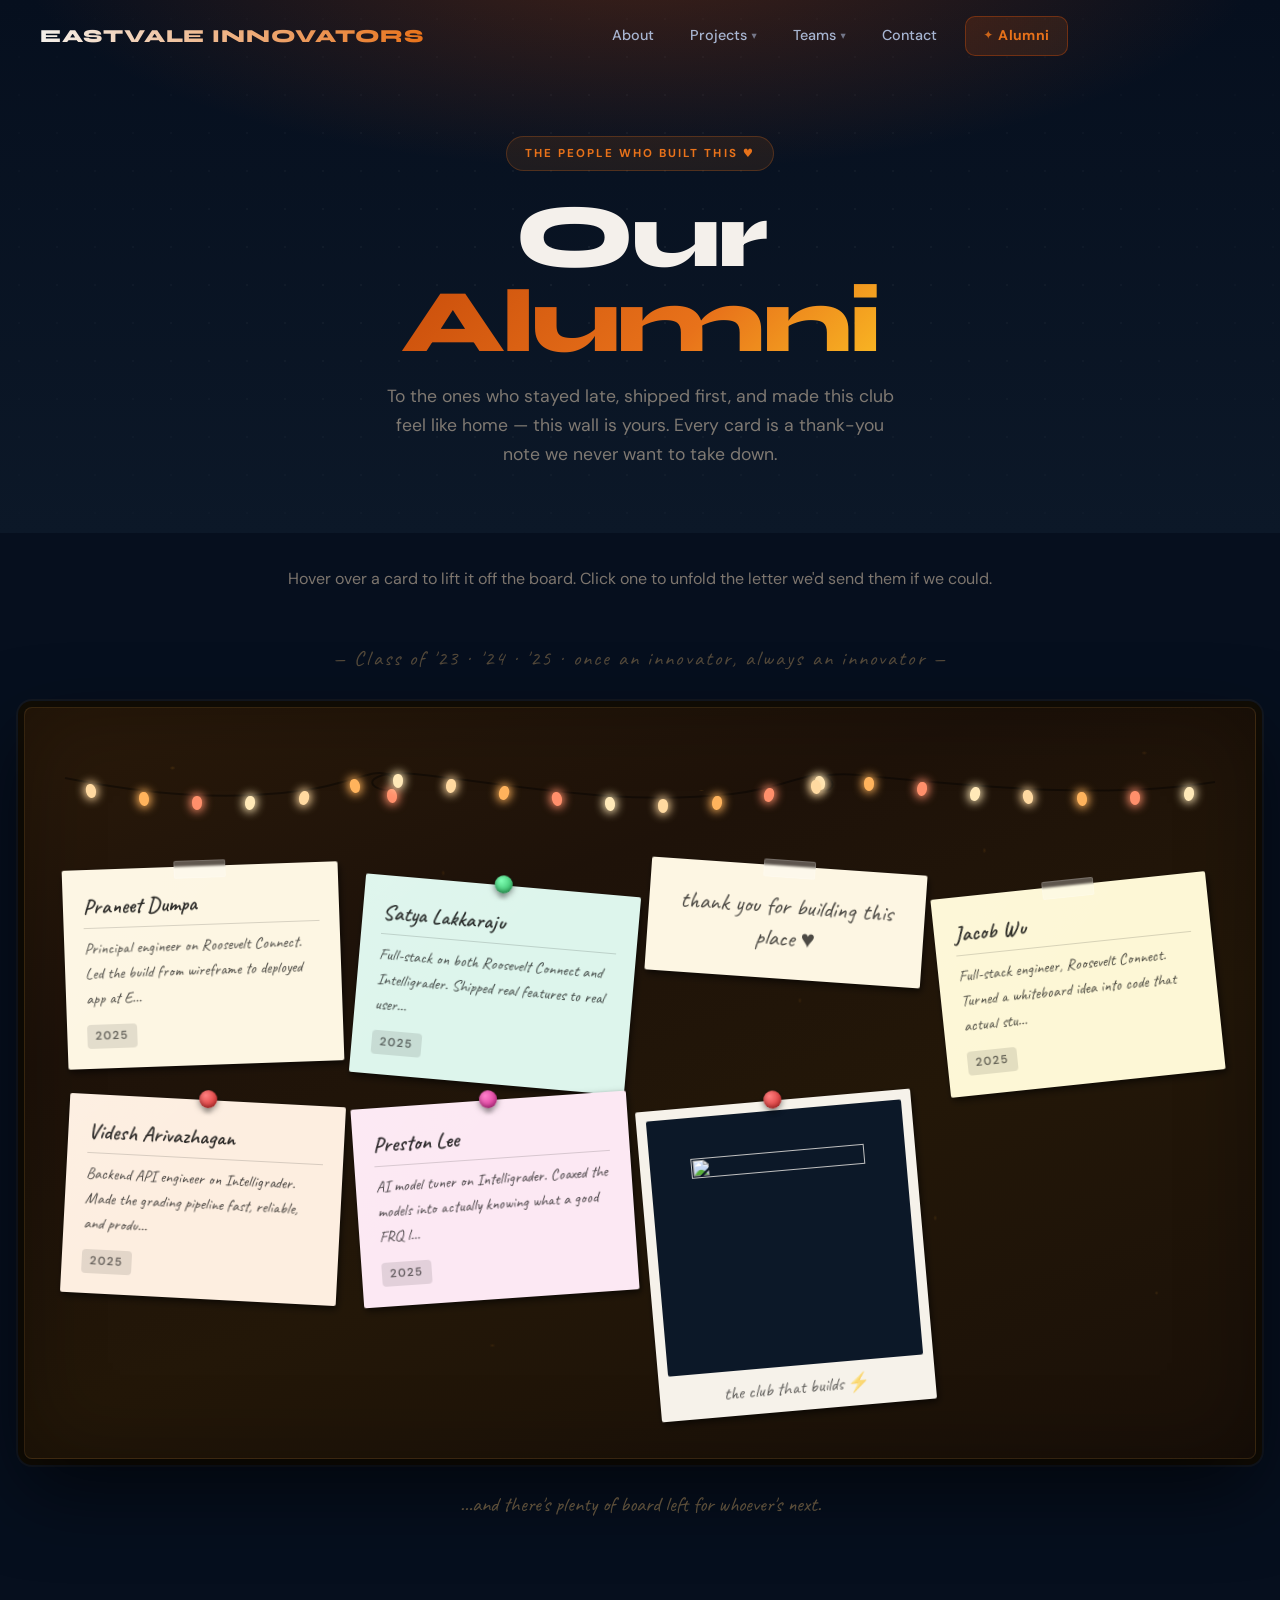
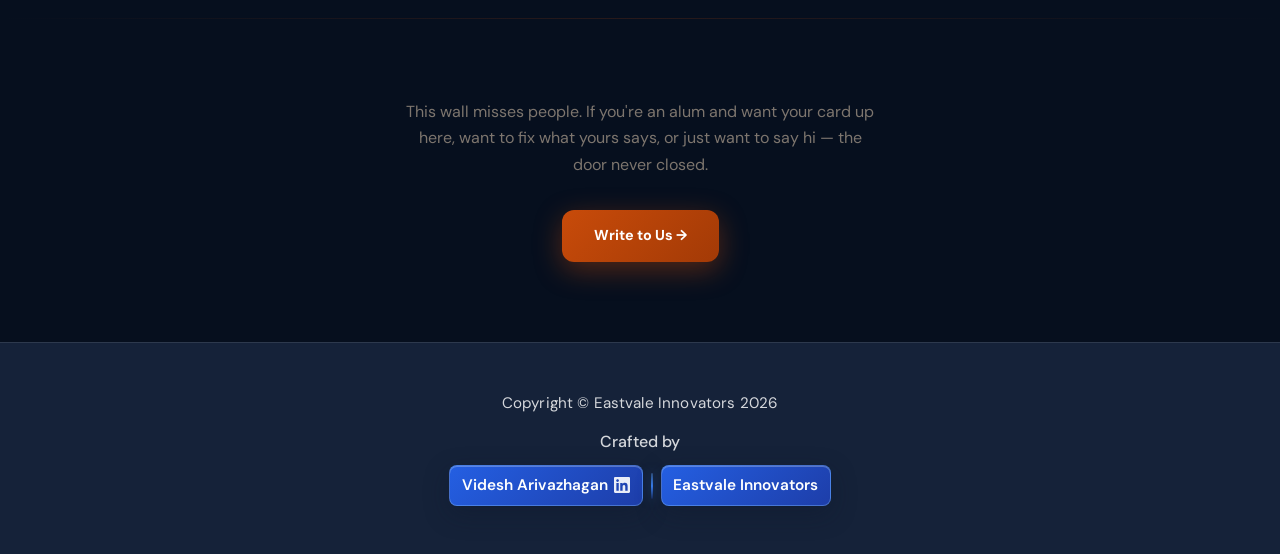
==== commit 03a5be23: "Some minor updates." ====
--- a/alumni.html
+++ b/alumni.html
@@ -743,22 +743,22 @@
                          left: "85%", rot: -12 } for an exact spot.
 ══════════════════════════════════════════════════════════════ */
 const ALUMNI = [
-  {
-    name: "Aryan Wadhera",
-    bio: "CTO of Virtual Medical Missions. Built the platform from zero. Now probably doing something even more ambitious.",
-    year: "2024",
-    teams: ["Virtual Medical Missions"],
-    theme: "sky", pin: "blue", rot: -3, tape: false,
-    stickers: ["🚀", "🛠️"]
-  },
-  {
-    name: "Devom Brahmbhatt",
-    bio: "Youth President of VMM, engineer on Intelligrader and Roosevelt Connect. The connective tissue of the whole org.",
-    year: "2024",
-    teams: ["Virtual Medical Missions", "Intelligrader", "Roosevelt Connect"],
-    theme: "lavender", pin: "purple", rot: 4, tape: false,
-    stickers: ["🎖️", "🔗"]
-  },
+  // {
+  //   name: "Aryan Wadhera",
+  //   bio: "CTO of Virtual Medical Missions. Built the platform from zero. Now probably doing something even more ambitious.",
+  //   year: "2024",
+  //   teams: ["Virtual Medical Missions"],
+  //   theme: "sky", pin: "blue", rot: -3, tape: false,
+  //   stickers: ["🚀", "🛠️"]
+  // },
+  // {
+  //   name: "Devom Brahmbhatt",
+  //   bio: "Youth President of VMM, engineer on Intelligrader and Roosevelt Connect. The connective tissue of the whole org.",
+  //   year: "2024",
+  //   teams: ["Virtual Medical Missions", "Intelligrader", "Roosevelt Connect"],
+  //   theme: "lavender", pin: "purple", rot: 4, tape: false,
+  //   stickers: ["🎖️", "🔗"]
+  // },
   {
     name: "Praneet Dumpa",
     bio: "Principal engineer on Roosevelt Connect. Led the build from wireframe to deployed app at ERHS.",
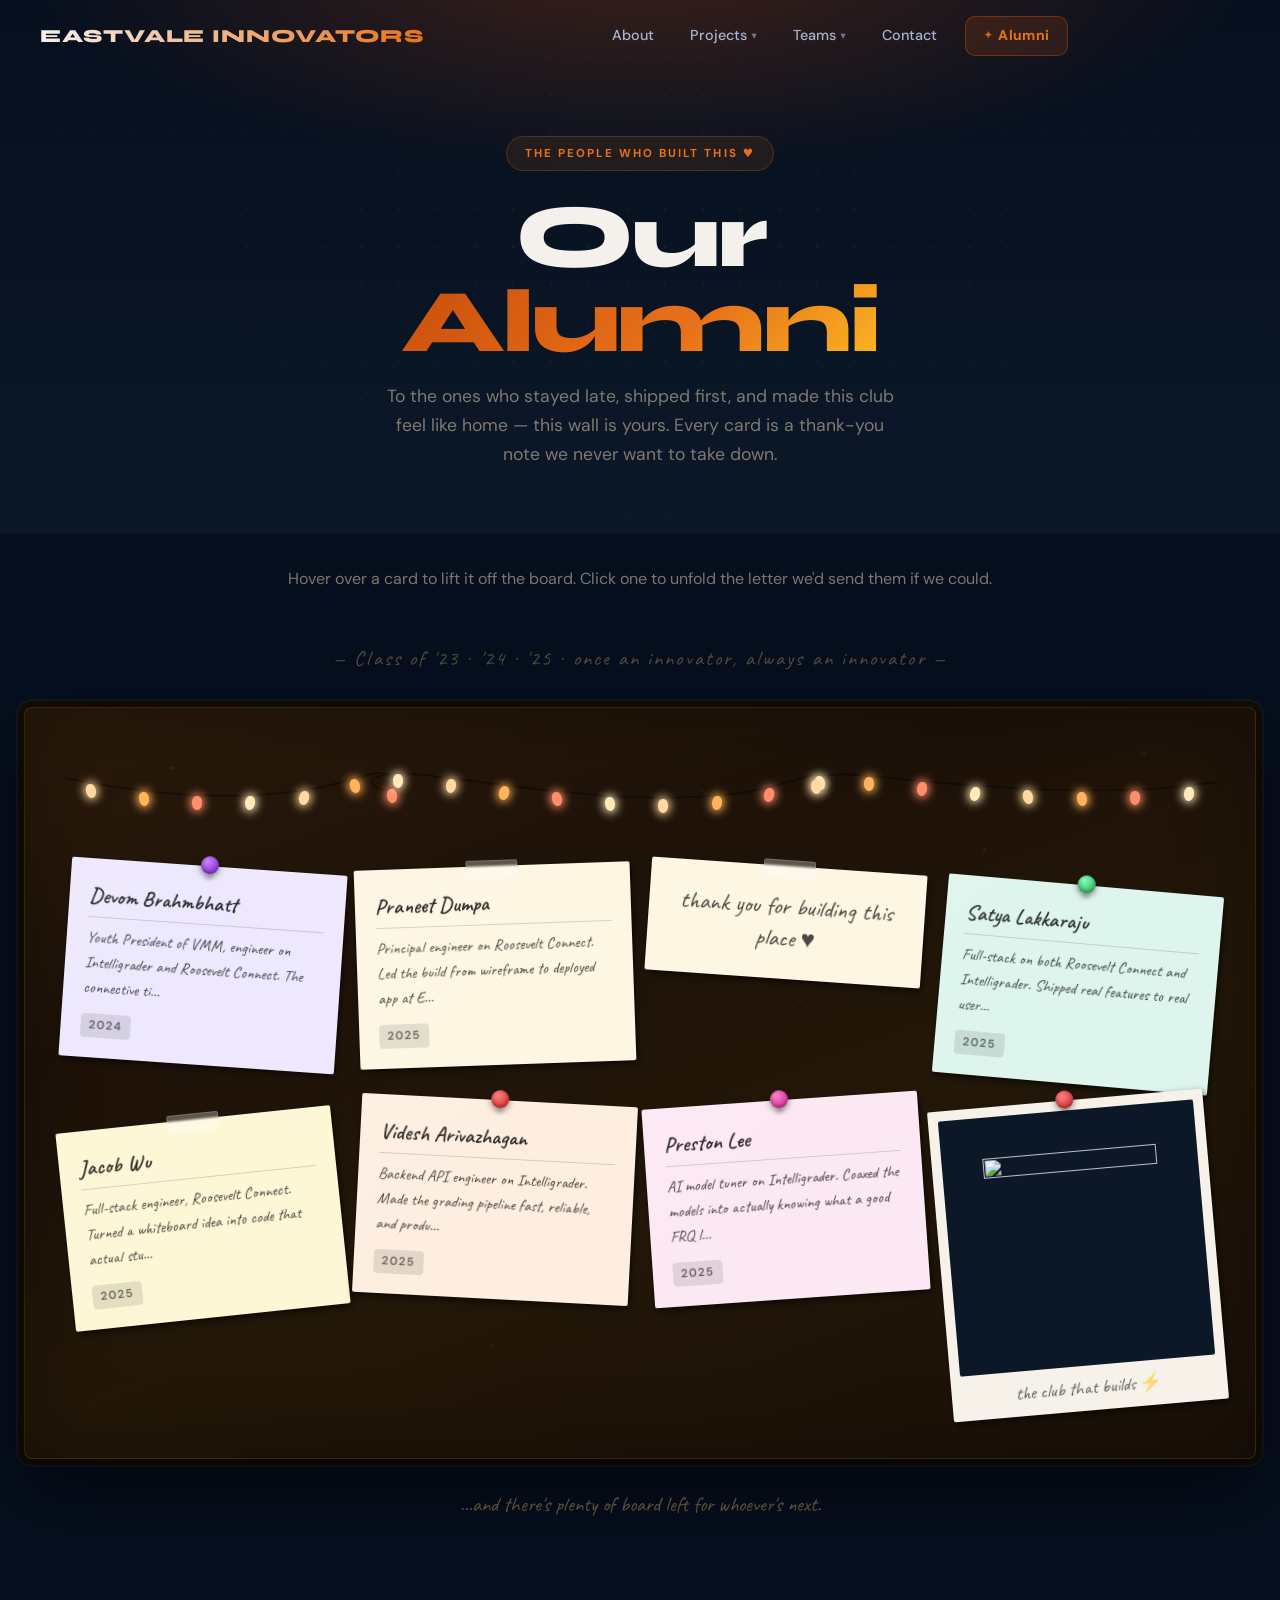
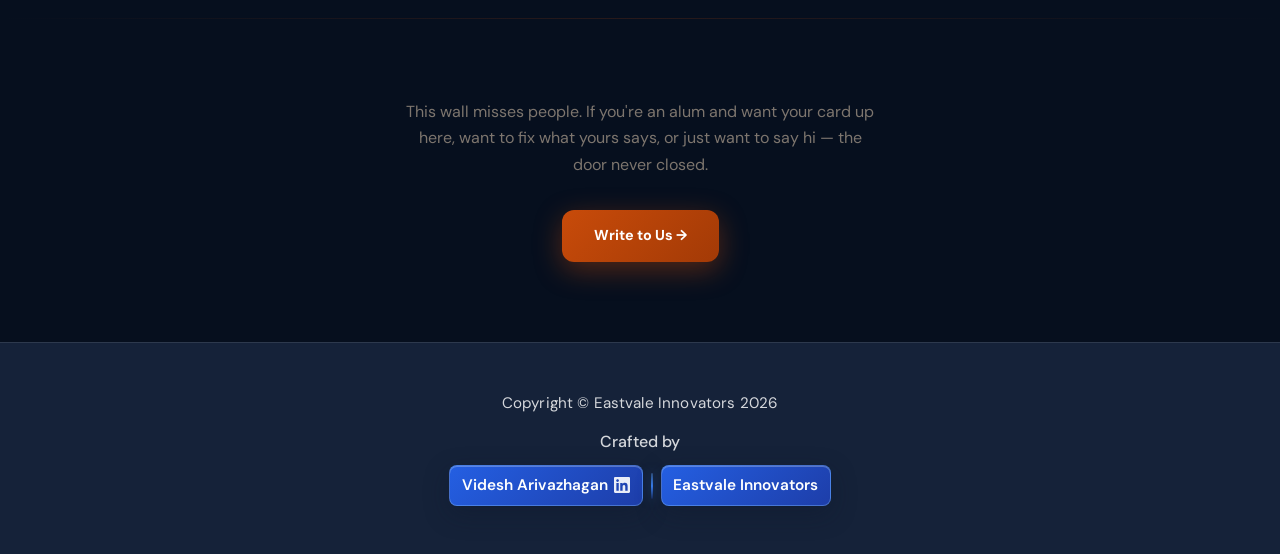
==== commit b744a2a8: "devom qwuote" ====
--- a/alumni.html
+++ b/alumni.html
@@ -751,14 +751,15 @@
   //   theme: "sky", pin: "blue", rot: -3, tape: false,
   //   stickers: ["🚀", "🛠️"]
   // },
-  // {
-  //   name: "Devom Brahmbhatt",
-  //   bio: "Youth President of VMM, engineer on Intelligrader and Roosevelt Connect. The connective tissue of the whole org.",
-  //   year: "2024",
-  //   teams: ["Virtual Medical Missions", "Intelligrader", "Roosevelt Connect"],
-  //   theme: "lavender", pin: "purple", rot: 4, tape: false,
-  //   stickers: ["🎖️", "🔗"]
-  // },
+  {
+    name: "Devom Brahmbhatt",
+    bio: "Youth President of VMM, engineer on Intelligrader and Roosevelt Connect. The connective tissue of the whole org.",
+    year: "2024",
+    teams: ["Virtual Medical Missions", "Intelligrader", "Roosevelt Connect"],
+    theme: "lavender", pin: "purple", rot: 4, tape: false,
+    quote: "EI brings out the best (and worst) of you, abuse it and refine yourself",
+    stickers: ["🎖️", "🔗"]
+  },
   {
     name: "Praneet Dumpa",
     bio: "Principal engineer on Roosevelt Connect. Led the build from wireframe to deployed app at ERHS.",
